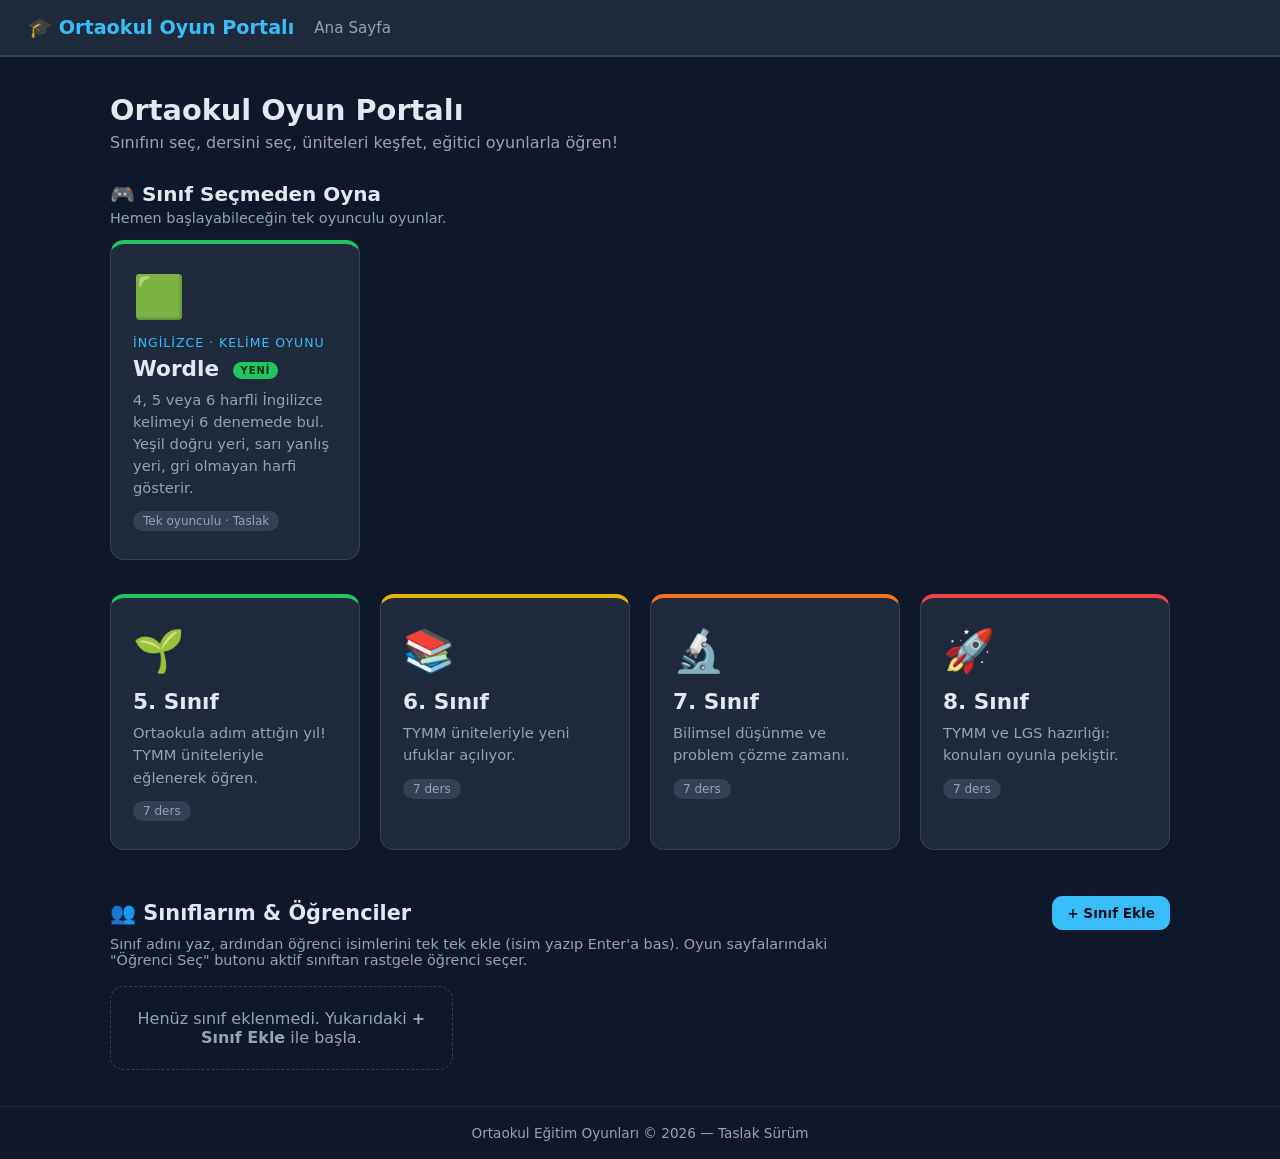
==== index.html @ cf94be73 "Add files via upload" ====
<!DOCTYPE html>
<html lang="tr">
<head>
  <meta charset="UTF-8" />
  <meta name="viewport" content="width=device-width, initial-scale=1.0" />
  <title>Ortaokul Eğitim Oyunları</title>
  <link rel="stylesheet" href="style.css" />
  <link rel="stylesheet" href="puanlar.css" />
</head>
<body>
  <header class="site-header">
    <a href="#/" class="logo">🎓 Ortaokul Oyun Portalı</a>
    <nav id="breadcrumb" class="breadcrumb"></nav>
  </header>

  <main id="app" class="container"></main>

  <footer class="site-footer">
    <p>Ortaokul Eğitim Oyunları &copy; 2026 — Taslak Sürüm</p>
  </footer>

  <script src="data.js"></script>
  <script src="siniflar.js"></script>
  <script src="puanlar.js"></script>
  <script src="app.js"></script>
</body>
</html>
---- style.css ----
:root {
  --bg: #0f172a;
  --card: #1e293b;
  --card-hover: #273549;
  --text: #e2e8f0;
  --muted: #94a3b8;
  --accent: #38bdf8;
  --c5: #22c55e;
  --c6: #eab308;
  --c7: #f97316;
  --c8: #ef4444;
  --radius: 14px;
}

* { margin: 0; padding: 0; box-sizing: border-box; }

body {
  font-family: "Segoe UI", system-ui, sans-serif;
  background: var(--bg);
  color: var(--text);
  min-height: 100vh;
  display: flex;
  flex-direction: column;
}

.site-header {
  display: flex;
  align-items: center;
  gap: 20px;
  padding: 16px 28px;
  background: var(--card);
  border-bottom: 2px solid #334155;
  flex-wrap: wrap;
}

.logo {
  color: var(--accent);
  font-weight: 700;
  font-size: 1.2rem;
  text-decoration: none;
}

.breadcrumb { font-size: 0.95rem; color: var(--muted); }
.breadcrumb a { color: var(--accent); text-decoration: none; }
.breadcrumb a:hover { text-decoration: underline; }
.breadcrumb .sep { margin: 0 8px; color: #475569; }

.container {
  flex: 1;
  width: 100%;
  max-width: 1100px;
  margin: 0 auto;
  padding: 36px 20px;
}

.site-footer {
  text-align: center;
  padding: 18px;
  color: var(--muted);
  font-size: 0.85rem;
  border-top: 1px solid #1e293b;
}

.page-title { font-size: 1.8rem; margin-bottom: 6px; }
.page-sub { color: var(--muted); margin-bottom: 30px; }

.grid {
  display: grid;
  gap: 20px;
  grid-template-columns: repeat(auto-fill, minmax(230px, 1fr));
}

.card {
  background: var(--card);
  border: 1px solid #334155;
  border-radius: var(--radius);
  padding: 28px 22px;
  cursor: pointer;
  text-decoration: none;
  color: var(--text);
  transition: transform 0.15s, background 0.15s, border-color 0.15s;
  display: block;
}

.card:hover {
  transform: translateY(-4px);
  background: var(--card-hover);
  border-color: var(--accent);
}

.card .icon { font-size: 2.6rem; margin-bottom: 14px; display: block; }
.card h2 { font-size: 1.35rem; margin-bottom: 8px; }
.card p { color: var(--muted); font-size: 0.92rem; line-height: 1.5; }

.card.class-5 { border-top: 4px solid var(--c5); }
.card.class-6 { border-top: 4px solid var(--c6); }
.card.class-7 { border-top: 4px solid var(--c7); }
.card.class-8 { border-top: 4px solid var(--c8); }

.badge {
  display: inline-block;
  font-size: 0.75rem;
  padding: 3px 10px;
  border-radius: 999px;
  background: #334155;
  color: var(--muted);
  margin-top: 12px;
}

/* ---------- Ana sayfa: sınıf seçmeden oynanan oyunlar ---------- */
.ana-oyunlar { margin-bottom: 34px; }

.bolum-baslik { margin-bottom: 14px; }
.bolum-baslik h2 { font-size: 1.25rem; margin-bottom: 4px; }
.bolum-baslik p { color: var(--muted); font-size: 0.9rem; }

.wordle-kart { border-top: 4px solid var(--c5); }

.yeni-etiket {
  display: inline-block;
  vertical-align: middle;
  font-size: 0.62rem;
  font-weight: 800;
  letter-spacing: 1px;
  color: #052e16;
  background: var(--c5);
  border-radius: 999px;
  padding: 3px 8px;
  margin-left: 6px;
}

.unit-number {
  font-weight: 700;
  color: var(--accent);
  font-size: 0.85rem;
  letter-spacing: 0.5px;
}

.game-card { cursor: default; display: flex; flex-direction: column; }
.game-card:hover { transform: translateY(-4px); }
.game-link { color: inherit; text-decoration: none; display: block; flex: 1; }
.game-card .siralama-btn { margin-top: 18px; align-self: flex-start; }

.empty-state {
  text-align: center;
  padding: 60px 20px;
  color: var(--muted);
}

.empty-state .icon { font-size: 3rem; margin-bottom: 14px; }

.back-link {
  display: inline-block;
  margin-bottom: 24px;
  color: var(--accent);
  text-decoration: none;
  font-weight: 600;
}
.back-link:hover { text-decoration: underline; }

.subject-tag {
  font-size: 0.78rem;
  color: var(--accent);
  text-transform: uppercase;
  letter-spacing: 1px;
  margin-bottom: 6px;
}

/* ---------- Almanca zorluk seçimi ---------- */
.zorluk-secim {
  display: flex;
  align-items: center;
  gap: 16px;
  flex-wrap: wrap;
  margin-bottom: 22px;
  padding: 14px 18px;
  background: var(--card);
  border: 1px solid #334155;
  border-radius: var(--radius);
}

.zorluk-baslik {
  font-size: 0.82rem;
  font-weight: 700;
  letter-spacing: 0.08em;
  text-transform: uppercase;
  color: var(--accent);
}

.zorluk-butonlar { display: flex; gap: 10px; flex-wrap: wrap; }

.zorluk-btn {
  font: inherit;
  font-weight: 700;
  min-height: 48px;
  padding: 10px 26px;
  border: 2px solid #334155;
  border-radius: 999px;
  background: var(--card-hover);
  color: var(--text);
  cursor: pointer;
  touch-action: manipulation;
  transition: background 0.15s, border-color 0.15s, color 0.15s, transform 0.15s;
}

.zorluk-btn:hover { border-color: var(--accent); }
.zorluk-btn:active { transform: scale(0.97); }
.zorluk-btn:focus-visible { outline: 3px solid var(--accent); outline-offset: 2px; }
.zorluk-btn.aktif { background: var(--accent); border-color: var(--accent); color: #0f172a; }

.zorluk-not {
  margin-left: auto;
  font-size: 0.85rem;
  color: var(--muted);
}

@media (max-width: 640px) {
  .zorluk-not { margin-left: 0; }
}

/* ---------- Sınıflarım / Öğrenciler ---------- */
.sinif-yonetim { margin-top: 46px; }

.sy-baslik {
  display: flex;
  align-items: center;
  justify-content: space-between;
  gap: 14px;
  flex-wrap: wrap;
  margin-bottom: 6px;
}

.sy-baslik h2 { font-size: 1.3rem; }

.sy-aciklama { color: var(--muted); font-size: 0.9rem; margin-bottom: 18px; max-width: 760px; }

.btn-mini {
  background: #24334a;
  color: var(--accent);
  border: 1px solid #334155;
  border-radius: 10px;
  padding: 8px 14px;
  font-family: inherit;
  font-size: 0.85rem;
  font-weight: 600;
  cursor: pointer;
  transition: background 0.15s, transform 0.1s;
}
.btn-mini:hover { background: #33477a; transform: translateY(-1px); }
.btn-ekle { background: var(--accent); color: #0b1220; border-color: var(--accent); }
.btn-ekle:hover { background: #7dd3fc; }
.btn-sil { color: #f87171; padding: 8px 10px; }

.sy-liste {
  display: grid;
  gap: 16px;
  grid-template-columns: repeat(auto-fill, minmax(300px, 1fr));
}

.sy-kart {
  background: var(--card);
  border: 1px solid #334155;
  border-radius: var(--radius);
  padding: 16px 18px;
}
.sy-kart.aktif { border-color: var(--accent); box-shadow: 0 0 0 1px var(--accent); }

.sy-kart-baslik {
  display: flex;
  align-items: center;
  justify-content: space-between;
  gap: 10px;
  flex-wrap: wrap;
  margin-bottom: 12px;
}
.sy-kart-baslik h3 { font-size: 1.05rem; }
.sy-sayi { color: var(--muted); font-size: 0.78rem; font-weight: 500; margin-left: 6px; }
.sy-kart-aksiyon { display: flex; align-items: center; gap: 8px; }

.sy-aktif-etiket {
  background: #14532d;
  color: #4ade80;
  font-size: 0.7rem;
  font-weight: 700;
  letter-spacing: 1px;
  padding: 5px 10px;
  border-radius: 999px;
}

.sy-ogrenciler { display: flex; flex-wrap: wrap; gap: 8px; margin-bottom: 0; min-height: 30px; }

.sy-cip {
  display: inline-flex;
  align-items: center;
  gap: 6px;
  background: #1e293b;
  border: 1px solid #334155;
  border-radius: 999px;
  padding: 5px 6px 5px 12px;
  font-size: 0.88rem;
}

.sy-cip-sil {
  border: none;
  background: rgba(248, 113, 113, 0.15);
  color: #f87171;
  width: 20px;
  height: 20px;
  border-radius: 50%;
  cursor: pointer;
  font-size: 0.9rem;
  line-height: 1;
  display: grid;
  place-items: center;
}
.sy-cip-sil:hover { background: #f87171; color: #0b1220; }

.sy-bos { color: #64748b; font-size: 0.85rem; font-style: italic; }
.sy-bos-durum {
  color: var(--muted);
  padding: 22px;
  border: 1px dashed #334155;
  border-radius: var(--radius);
  text-align: center;
}

.sy-input {
  width: 100%;
  background: #0f172a;
  border: 1px solid #334155;
  border-radius: 10px;
  padding: 10px 12px;
  color: var(--text);
  font-family: inherit;
  font-size: 0.9rem;
  margin-bottom: 12px;
}
.sy-input:focus { outline: none; border-color: var(--accent); }
.sy-input::placeholder { color: #475569; }
---- puanlar.css ----
/* Puan tablosu (index.html ve oyunlarda ortak) */
.puan-overlay {
  position: fixed;
  inset: 0;
  background: rgba(3, 7, 18, 0.72);
  display: none;
  align-items: center;
  justify-content: center;
  padding: 16px;
  z-index: 1000;
}
.puan-overlay.acik { display: flex; }

.puan-kutu {
  width: 100%;
  max-width: 620px;
  max-height: 86vh;
  background: #111a2e;
  border: 1px solid #334155;
  border-radius: 16px;
  padding: 20px;
  display: flex;
  flex-direction: column;
  box-shadow: 0 20px 50px rgba(0, 0, 0, 0.5);
}

.puan-kutu-baslik {
  display: flex;
  align-items: center;
  justify-content: space-between;
  gap: 12px;
}
.puan-kutu-baslik h3 { font-size: 1.25rem; color: #fbbf24; }

.puan-kapat {
  border: none;
  background: #1e293b;
  color: #cbd5e1;
  width: 34px;
  height: 34px;
  border-radius: 10px;
  cursor: pointer;
  font-size: 1rem;
}
.puan-kapat:hover { background: #334155; }

.puan-not { color: #94a3b8; font-size: 0.82rem; margin: 8px 0 14px; }

.puan-tablo-sar { overflow: auto; border-radius: 10px; border: 1px solid #26344d; }

.puan-tablo { width: 100%; border-collapse: collapse; font-size: 0.9rem; }
.puan-tablo th,
.puan-tablo td { padding: 9px 10px; text-align: center; white-space: nowrap; }
.puan-tablo th {
  background: #1a263c;
  color: #94a3b8;
  font-size: 0.75rem;
  text-transform: uppercase;
  letter-spacing: 0.5px;
  position: sticky;
  top: 0;
}
.puan-tablo tbody tr:nth-child(odd) { background: #131f36; }
.puan-tablo tbody tr:hover { background: #1b2a45; }

.puan-sira { color: #64748b; font-weight: 700; }
.puan-isim { text-align: left; font-weight: 600; color: #e2e8f0; }
.puan-deger { font-weight: 800; }
.puan-deger.pozitif { color: #4ade80; }
.puan-deger.negatif { color: #f87171; }
.puan-deger.notr { color: #94a3b8; }

.puan-bos { color: #64748b; font-style: italic; padding: 22px; }

.puan-sil-mini {
  border: none;
  background: rgba(248, 113, 113, 0.15);
  color: #f87171;
  width: 26px;
  height: 26px;
  border-radius: 8px;
  cursor: pointer;
}
.puan-sil-mini:hover { background: #f87171; color: #0b1220; }

.puan-alt {
  margin-top: 14px;
  display: flex;
  justify-content: flex-end;
}

.puan-btn {
  border: 1px solid #334155;
  background: #1e293b;
  color: #e2e8f0;
  border-radius: 10px;
  padding: 9px 16px;
  font-family: inherit;
  font-size: 0.9rem;
  cursor: pointer;
}

.siralama-btn {
  display: inline-flex;
  align-items: center;
  gap: 8px;
  border: 1px solid #3b4a65;
  background: linear-gradient(135deg, #1e293b, #24344f);
  color: #fbbf24;
  border-radius: 10px;
  padding: 9px 16px;
  font-family: inherit;
  font-size: 0.88rem;
  font-weight: 700;
  cursor: pointer;
  transition: transform 0.1s, border-color 0.15s;
}
.siralama-btn:hover { transform: translateY(-1px); border-color: #fbbf24; }
.puan-tehlikeli { border-color: #7f1d1d; background: rgba(248, 113, 113, 0.12); color: #fca5a5; }
.puan-btn.puan-tehlikeli:hover { background: #ef4444; color: #0b1220; }

/* Sıralama butonu */
.siralama-btn {
  display: inline-flex;
  align-items: center;
  gap: 6px;
  border: 1px solid #334155;
  background: #1e293b;
  color: #fbbf24;
  border-radius: 10px;
  padding: 9px 16px;
  font-family: inherit;
  font-size: 0.9rem;
  font-weight: 700;
  cursor: pointer;
  transition: background 0.15s, transform 0.1s;
}
.puan-btn:hover { background: #2a3a57; }
.puan-btn.puan-tehlikeli:hover { background: #f87171; }
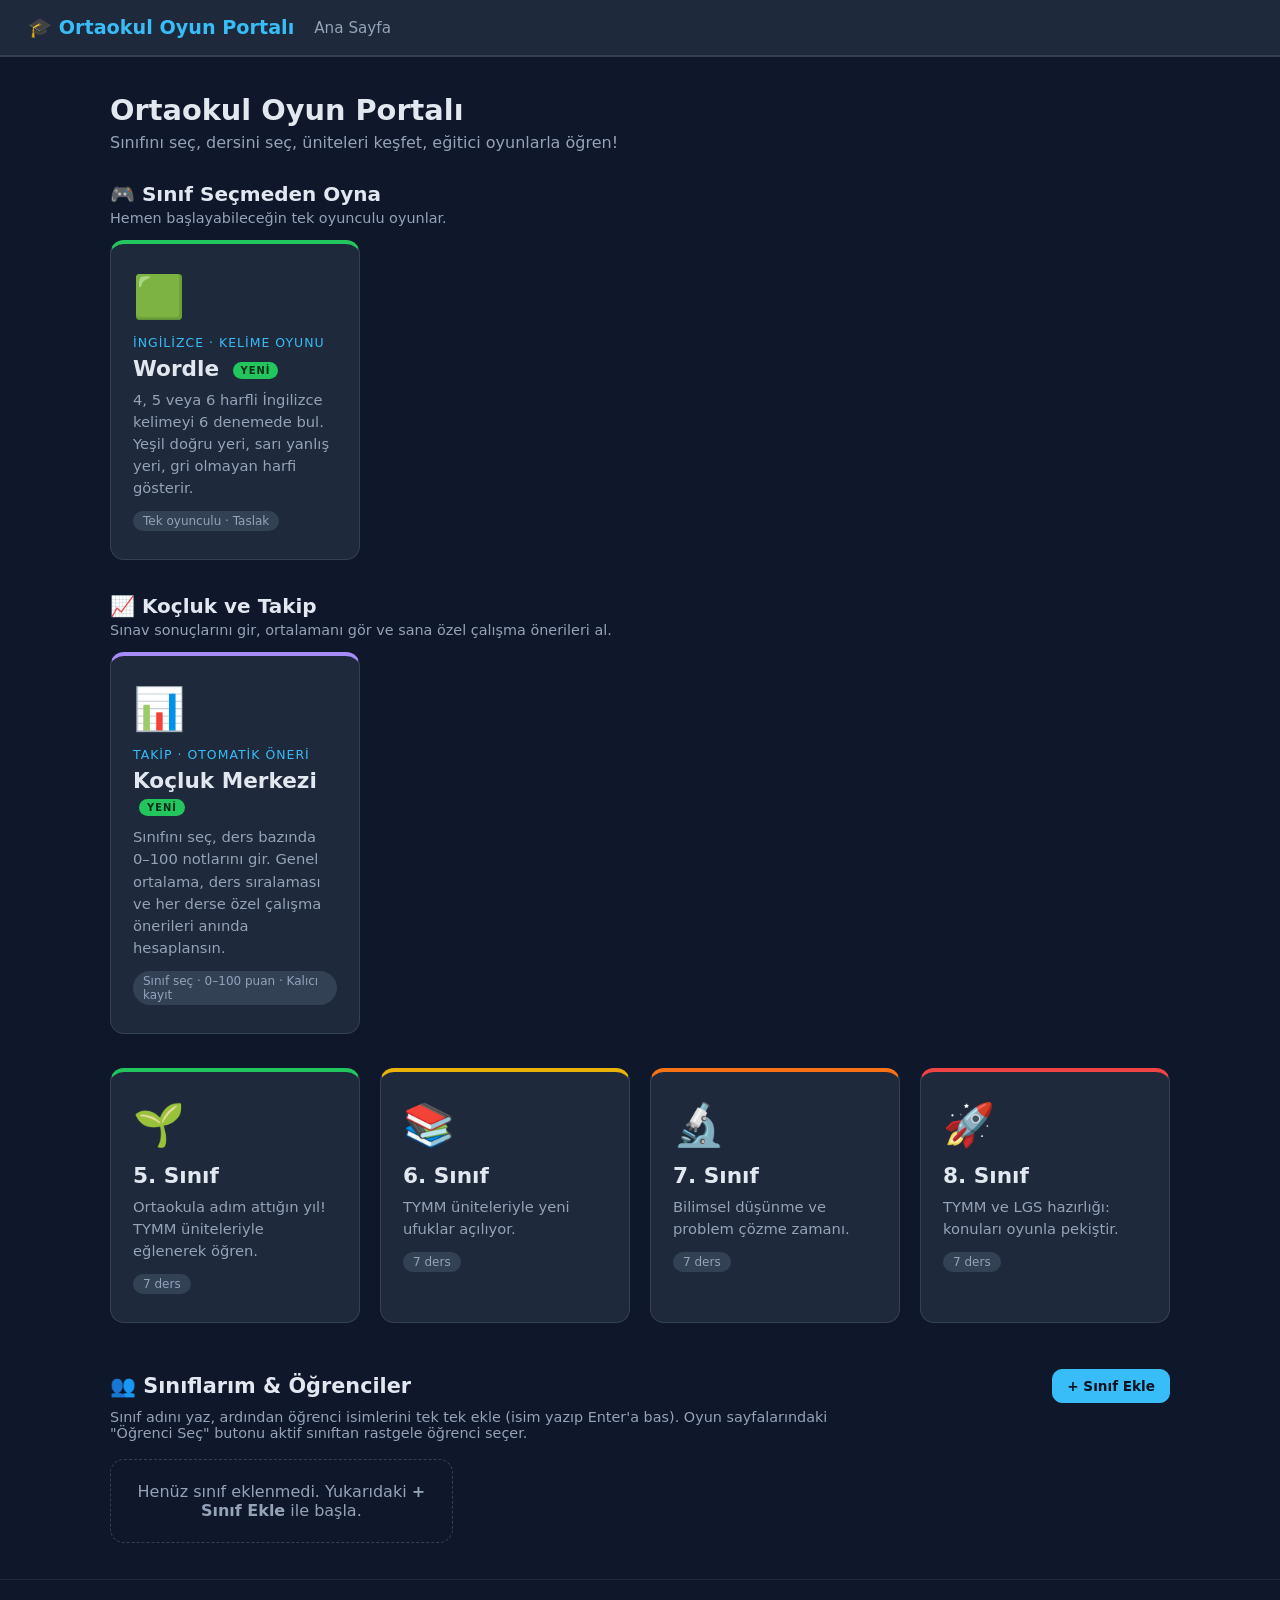
==== commit 24dcf9f7: "Kocluk merkezi: sinav notlari, ortalama ve otomatik oneriler" ====
--- a/index.html
+++ b/index.html
@@ -22,6 +22,7 @@
   <script src="data.js"></script>
   <script src="siniflar.js"></script>
   <script src="puanlar.js"></script>
+  <script src="kocluk.js"></script>
   <script src="app.js"></script>
 </body>
 </html>
--- a/style.css
+++ b/style.css
@@ -337,3 +337,311 @@
 }
 .sy-input:focus { outline: none; border-color: var(--accent); }
 .sy-input::placeholder { color: #475569; }
+
+/* ---------- Koçluk Merkezi ---------- */
+.ana-araclar { margin-bottom: 34px; }
+.kocluk-kart { border-top: 4px solid #a78bfa; }
+
+.kocluk-panel {
+  background: rgba(30, 41, 59, 0.45);
+  border: 1px solid #334155;
+  border-radius: var(--radius);
+  padding: 20px;
+}
+
+.kocluk-ust {
+  display: flex;
+  align-items: flex-end;
+  gap: 12px;
+  flex-wrap: wrap;
+  margin-bottom: 18px;
+}
+
+.kocluk-secim {
+  display: flex;
+  flex-direction: column;
+  gap: 6px;
+  min-width: 180px;
+}
+
+.kocluk-secim > span {
+  font-size: 0.78rem;
+  font-weight: 800;
+  letter-spacing: 0.08em;
+  text-transform: uppercase;
+  color: var(--accent);
+}
+
+.kocluk-secim select {
+  min-height: 44px;
+  background: var(--card);
+  color: var(--text);
+  border: 1px solid #334155;
+  border-radius: 10px;
+  padding: 8px 12px;
+  font-family: inherit;
+  font-size: 0.95rem;
+  font-weight: 700;
+  cursor: pointer;
+}
+.kocluk-secim select:focus { outline: none; border-color: var(--accent); }
+
+.kocluk-ozet {
+  display: grid;
+  grid-template-columns: repeat(3, 1fr);
+  gap: 14px;
+  margin-bottom: 20px;
+}
+
+.ozet-kart {
+  background: var(--card);
+  border: 1px solid #334155;
+  border-radius: var(--radius);
+  padding: 14px 16px;
+  display: flex;
+  flex-direction: column;
+  gap: 2px;
+}
+
+.ozet-etiket {
+  font-size: 0.75rem;
+  color: var(--muted);
+  font-weight: 700;
+  text-transform: uppercase;
+  letter-spacing: 0.06em;
+}
+
+.ozet-deger {
+  font-size: 1.8rem;
+  line-height: 1.2;
+  color: var(--text);
+  font-variant-numeric: tabular-nums;
+}
+
+.ozet-alt { font-size: 0.78rem; color: var(--muted); }
+
+.kocluk-grid {
+  display: grid;
+  grid-template-columns: minmax(300px, 0.95fr) minmax(320px, 1.05fr);
+  gap: 20px;
+  align-items: start;
+}
+
+.kocluk-form-kutu,
+.kocluk-sonuc {
+  background: var(--card);
+  border: 1px solid #334155;
+  border-radius: var(--radius);
+  padding: 20px;
+}
+
+.kocluk-form-kutu h2,
+.kocluk-sonuc h2 {
+  font-size: 1.1rem;
+  margin-bottom: 10px;
+}
+
+.kocluk-ipucu {
+  color: var(--muted);
+  font-size: 0.84rem;
+  line-height: 1.5;
+  margin-bottom: 16px;
+}
+
+.form-satir {
+  display: grid;
+  grid-template-columns: 1fr 1fr;
+  gap: 12px;
+  margin-bottom: 16px;
+}
+
+.form-satir label {
+  display: flex;
+  flex-direction: column;
+  gap: 6px;
+  font-size: 0.8rem;
+  font-weight: 700;
+  color: var(--muted);
+}
+
+.form-satir input {
+  min-height: 44px;
+  background: #0f172a;
+  border: 1px solid #334155;
+  border-radius: 10px;
+  color: var(--text);
+  padding: 8px 12px;
+  font-family: inherit;
+  font-size: 0.9rem;
+}
+.form-satir input:focus { outline: none; border-color: var(--accent); }
+.form-satir input::placeholder { color: #475569; }
+
+.notlar-grid {
+  display: grid;
+  grid-template-columns: repeat(auto-fill, minmax(150px, 1fr));
+  gap: 10px;
+}
+
+.not-kutu {
+  background: #0f172a;
+  border: 1px solid #334155;
+  border-radius: 10px;
+  padding: 10px;
+  display: flex;
+  flex-direction: column;
+  gap: 6px;
+}
+.not-kutu:focus-within { border-color: var(--accent); }
+
+.not-ders {
+  font-size: 0.78rem;
+  font-weight: 700;
+  color: var(--muted);
+}
+
+.not-kutu input {
+  width: 100%;
+  min-height: 40px;
+  background: #1e293b;
+  border: 1px solid #334155;
+  border-radius: 8px;
+  color: var(--text);
+  padding: 6px 8px;
+  font-family: inherit;
+  font-size: 0.95rem;
+  font-weight: 800;
+}
+.not-kutu input:focus { outline: none; border-color: var(--accent); }
+.not-kutu input::placeholder { color: #475569; font-weight: 400; }
+
+.form-hata {
+  min-height: 20px;
+  margin-top: 10px;
+  color: #f87171;
+  font-size: 0.82rem;
+  font-weight: 700;
+}
+
+.form-aksiyon {
+  display: flex;
+  gap: 10px;
+  flex-wrap: wrap;
+  margin-top: 6px;
+}
+
+.btn-kaydet {
+  min-height: 44px;
+  border: none;
+  border-radius: 999px;
+  padding: 10px 24px;
+  background: linear-gradient(135deg, #a78bfa, #7c3aed);
+  color: #fff;
+  font-family: inherit;
+  font-size: 0.92rem;
+  font-weight: 900;
+  cursor: pointer;
+  touch-action: manipulation;
+  transition: filter 0.15s, transform 0.1s;
+}
+.btn-kaydet:hover { filter: brightness(1.08); }
+.btn-kaydet:active { transform: scale(0.98); }
+
+.sinav-liste {
+  display: flex;
+  flex-direction: column;
+  gap: 10px;
+  max-height: 320px;
+  overflow-y: auto;
+  padding-right: 4px;
+  margin-bottom: 24px;
+}
+
+.kocluk-bos {
+  color: var(--muted);
+  font-size: 0.9rem;
+  padding: 18px;
+  border: 1px dashed #334155;
+  border-radius: 10px;
+  text-align: center;
+}
+
+.sinav-kart {
+  background: #0f172a;
+  border: 1px solid #334155;
+  border-radius: 10px;
+  padding: 12px 14px;
+}
+
+.sinav-baslik {
+  display: flex;
+  align-items: center;
+  justify-content: space-between;
+  gap: 10px;
+  flex-wrap: wrap;
+}
+.sinav-baslik strong { font-size: 0.95rem; }
+.sinav-tarih { display: block; color: var(--muted); font-size: 0.75rem; margin-top: 2px; }
+.sinav-sag { display: flex; align-items: center; gap: 10px; }
+.sinav-ort { color: var(--accent); font-weight: 900; font-size: 1.05rem; white-space: nowrap; }
+.sinav-ort small { color: var(--muted); font-size: 0.7rem; font-weight: 600; }
+
+.sinav-notlar { display: flex; flex-wrap: wrap; gap: 6px; margin-top: 10px; }
+.sinav-not {
+  background: #1e293b;
+  border: 1px solid #334155;
+  border-radius: 999px;
+  padding: 4px 9px;
+  font-size: 0.75rem;
+  color: var(--muted);
+}
+.sinav-not b { color: var(--text); }
+
+.oneri-baslik { margin-top: 8px; }
+.oneri-alani { display: flex; flex-direction: column; gap: 12px; }
+
+.oneri-genel {
+  background: #0f172a;
+  border-left: 4px solid #a78bfa;
+  border-radius: 8px;
+  padding: 12px 14px;
+  color: var(--muted);
+  font-size: 0.9rem;
+  line-height: 1.5;
+}
+
+.oneri-listesi { display: flex; flex-direction: column; gap: 10px; }
+
+.oneri-kart {
+  background: #0f172a;
+  border: 1px solid #334155;
+  border-left: 4px solid #64748b;
+  border-radius: 10px;
+  padding: 12px 14px;
+}
+.oneri-kart.risk { border-left-color: #ef4444; }
+.oneri-kart.orta { border-left-color: #eab308; }
+.oneri-kart.iyi { border-left-color: #38bdf8; }
+.oneri-kart.guclu { border-left-color: #22c55e; }
+
+.oneri-ust { display: flex; align-items: center; gap: 10px; flex-wrap: wrap; margin-bottom: 6px; }
+.oneri-ders { font-weight: 800; font-size: 0.9rem; }
+.oneri-puan { font-weight: 900; font-size: 1rem; }
+.oneri-seviye {
+  border: 1px solid;
+  border-radius: 999px;
+  padding: 2px 8px;
+  font-size: 0.7rem;
+  font-weight: 800;
+}
+.oneri-kart p { color: var(--muted); font-size: 0.85rem; line-height: 1.5; }
+
+@media (max-width: 860px) {
+  .kocluk-grid { grid-template-columns: 1fr; }
+}
+
+@media (max-width: 560px) {
+  .kocluk-ozet { grid-template-columns: 1fr; }
+  .form-satir { grid-template-columns: 1fr; }
+  .kocluk-ust .btn-mini { flex: 1 1 auto; }
+}
